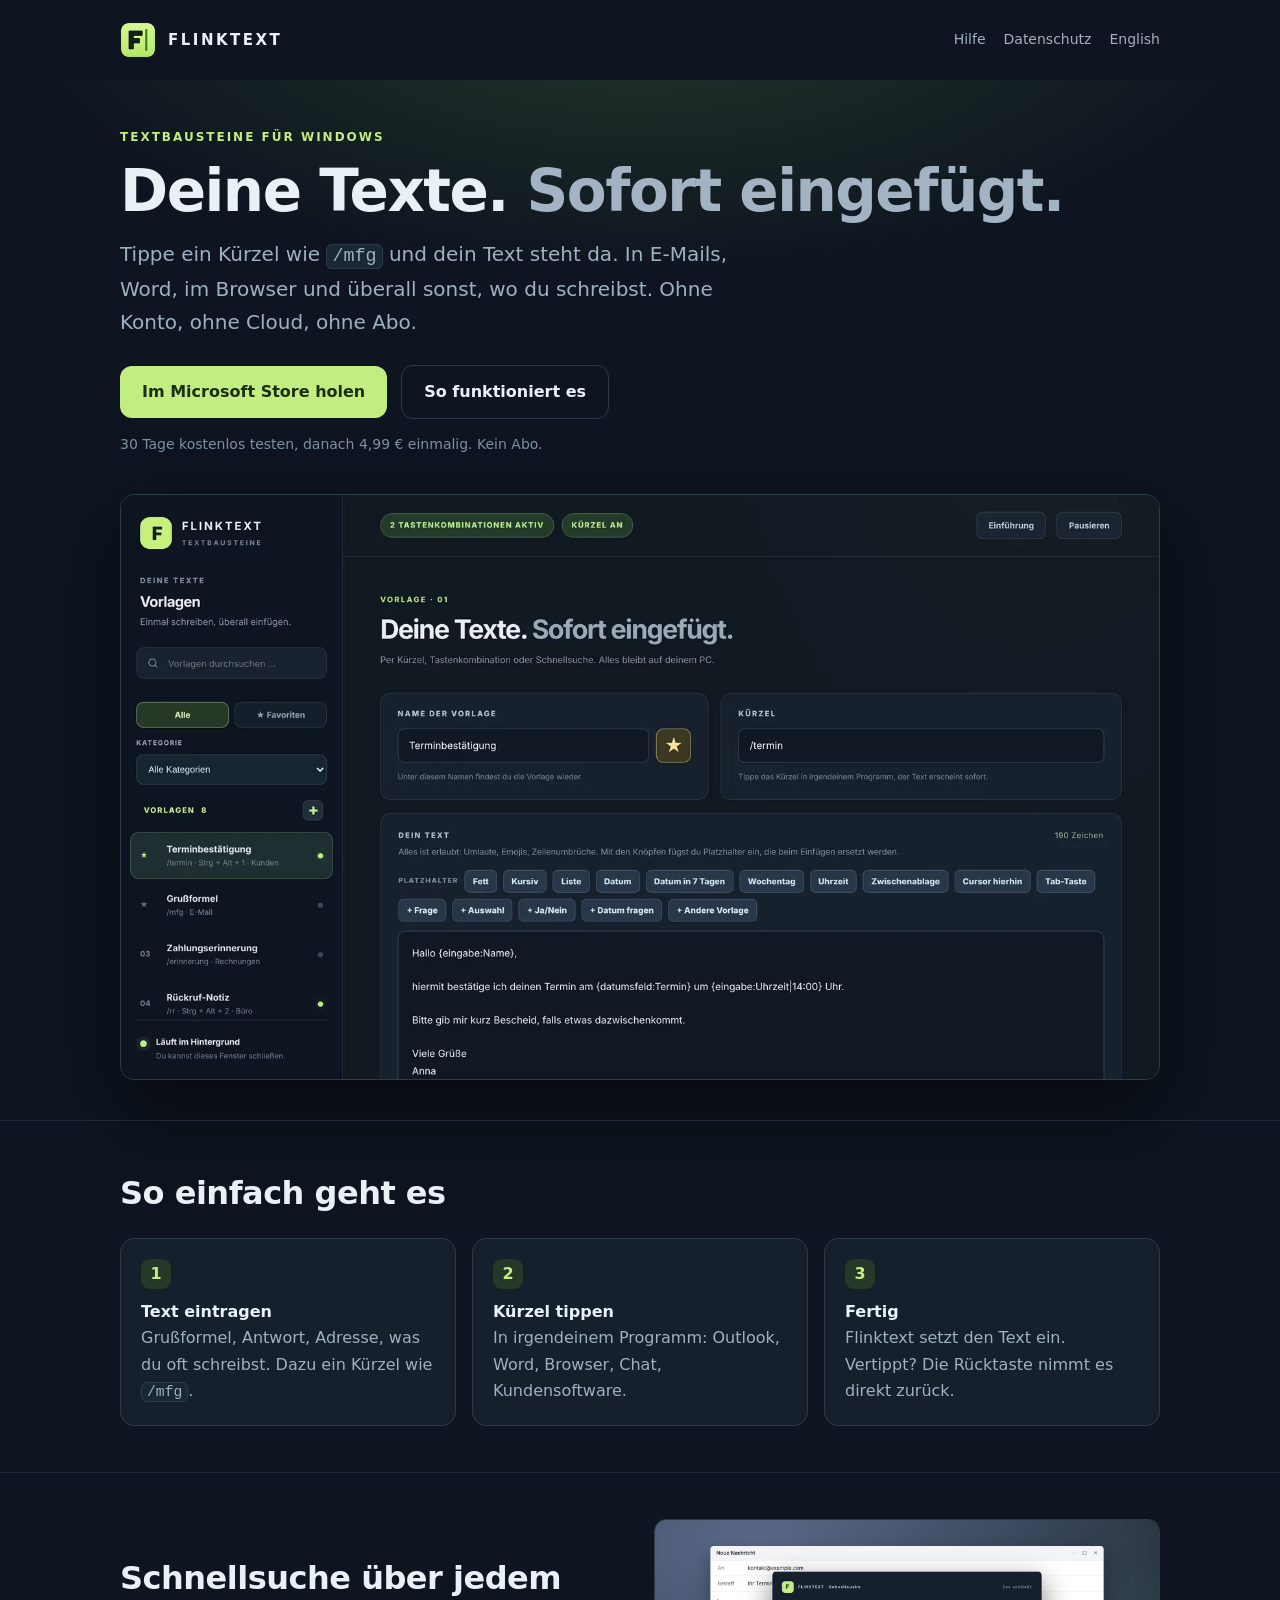
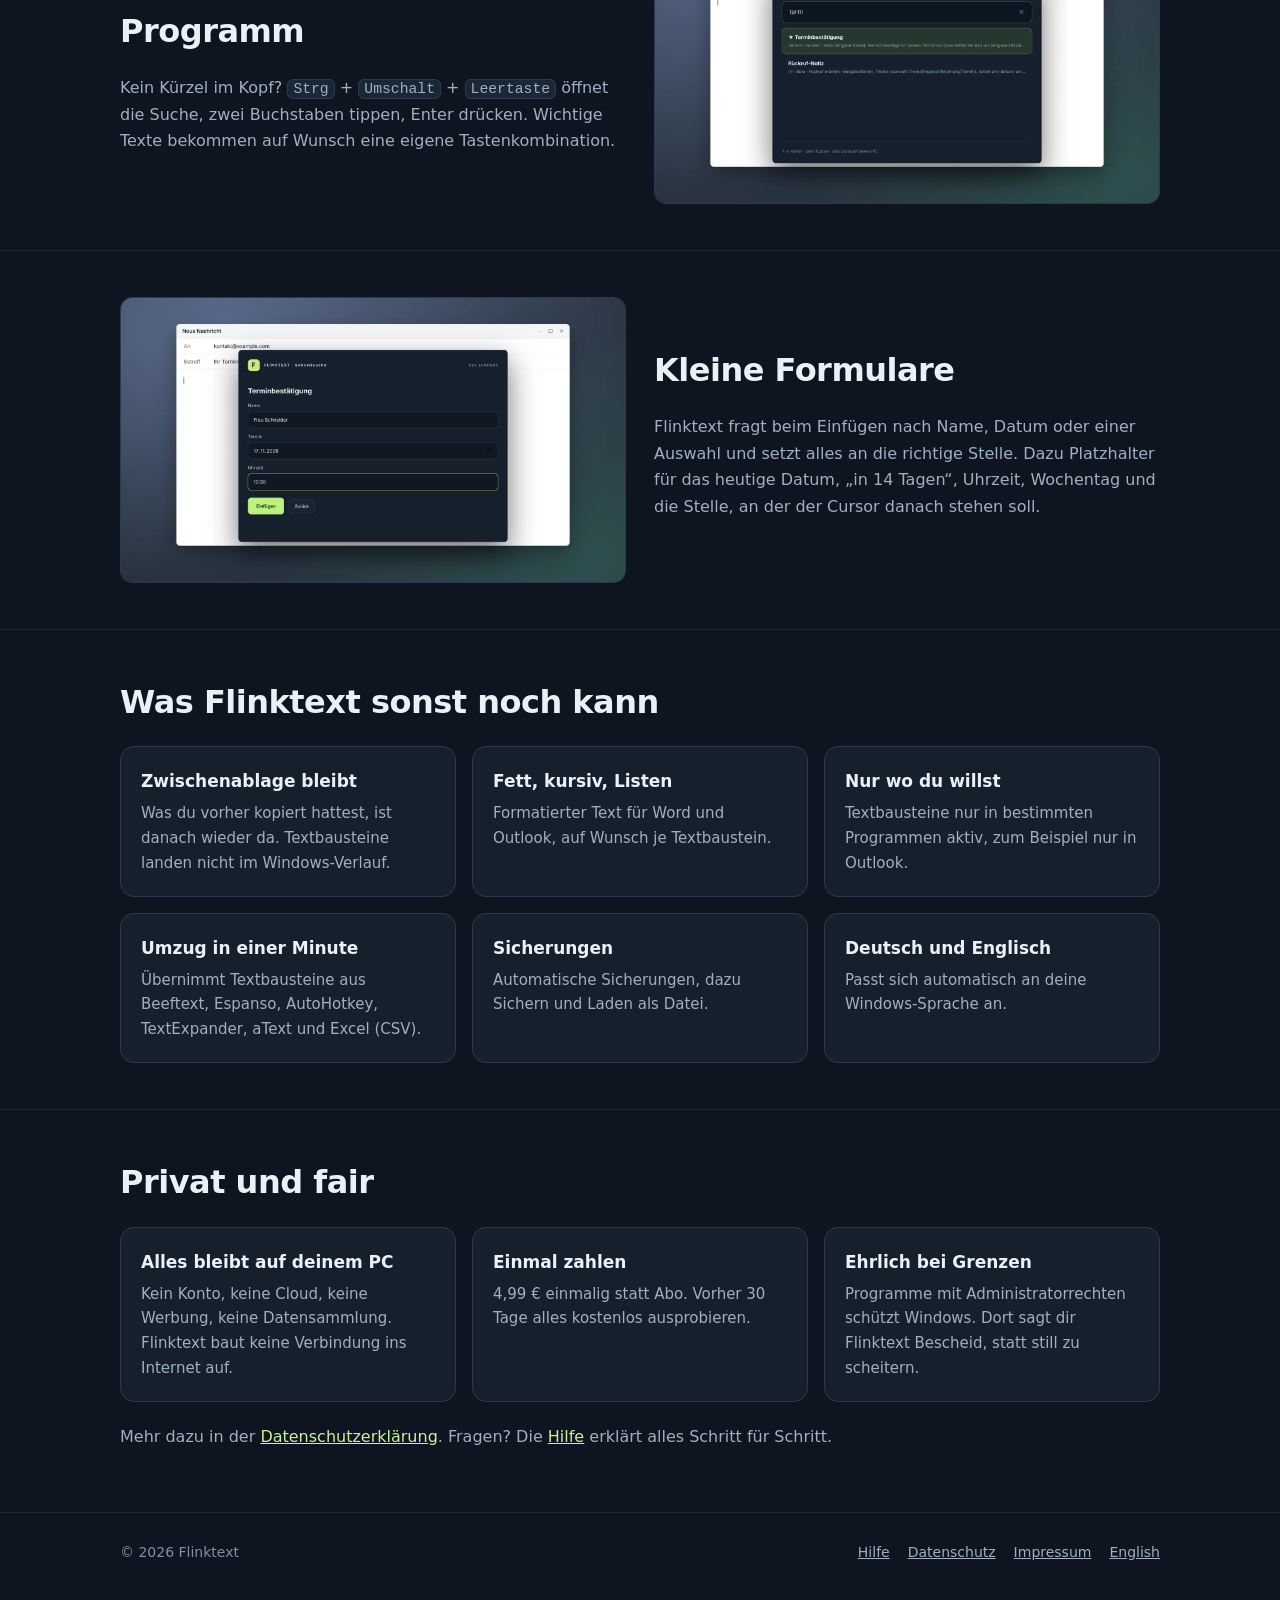
==== index.html @ a6616ba3 "Webseite: Startseite, Hilfe, Datenschutz und Impressum (DE/EN) Reines HTML und CSS fuer GitHub Pages" ====
<!doctype html>
<html lang="de">
<head>
<meta charset="utf-8">
<meta name="viewport" content="width=device-width,initial-scale=1">
<title>Flinktext · Textbausteine für Windows</title>
<meta name="description" content="Textbausteine für Windows: Kürzel tippen, Text erscheint. Ohne Konto, ohne Cloud, ohne Abo. 30 Tage kostenlos testen, danach 4,99 € einmalig.">
<link rel="icon" href="favicon.png">
<link rel="alternate" hreflang="en" href="en/">
<link rel="stylesheet" href="style.css">
</head>
<body>
<header class="wrap top">
 <a class="brand" href="./"><img src="img/icon-64.png" alt="">FLINKTEXT</a>
 <nav><a href="hilfe.html">Hilfe</a><a href="datenschutz.html">Datenschutz</a><a href="en/" hreflang="en" lang="en">English</a></nav>
</header>

<main>
<div class="hero"><div class="wrap">
 <div class="eyebrow">Textbausteine für Windows</div>
 <h1>Deine Texte. <span>Sofort eingefügt.</span></h1>
 <p class="lead">Tippe ein Kürzel wie <code>/mfg</code> und dein Text steht da. In E-Mails, Word, im Browser und überall sonst, wo du schreibst. Ohne Konto, ohne Cloud, ohne Abo.</p>
 <div class="cta">
  <a class="button" href="https://apps.microsoft.com/search?query=Flinktext">Im Microsoft Store holen</a>
  <a class="button ghost" href="hilfe.html">So funktioniert es</a>
 </div>
 <p class="price">30 Tage kostenlos testen, danach 4,99 € einmalig. Kein Abo.</p>
 <img class="shot" src="img/de-01-vorlagen.webp" width="1600" height="900" alt="Das Flinktext-Fenster mit einer Liste von Textbausteinen und dem Text einer Terminbestätigung">
</div></div>

<section><div class="wrap">
 <h2>So einfach geht es</h2>
 <ol class="steps">
  <li><strong>Text eintragen</strong><br><span class="muted">Grußformel, Antwort, Adresse, was du oft schreibst. Dazu ein Kürzel wie <code>/mfg</code>.</span></li>
  <li><strong>Kürzel tippen</strong><br><span class="muted">In irgendeinem Programm: Outlook, Word, Browser, Chat, Kundensoftware.</span></li>
  <li><strong>Fertig</strong><br><span class="muted">Flinktext setzt den Text ein. Vertippt? Die Rücktaste nimmt es direkt zurück.</span></li>
 </ol>
</div></section>

<section><div class="wrap pair">
 <div>
  <h2>Schnellsuche über jedem Programm</h2>
  <p class="muted">Kein Kürzel im Kopf? <code>Strg</code> + <code>Umschalt</code> + <code>Leertaste</code> öffnet die Suche, zwei Buchstaben tippen, Enter drücken. Wichtige Texte bekommen auf Wunsch eine eigene Tastenkombination.</p>
 </div>
 <img src="img/de-02-schnellsuche.webp" width="1600" height="900" loading="lazy" alt="Die Flinktext-Schnellsuche über einem E-Mail-Fenster">
</div></section>

<section><div class="wrap pair">
 <img src="img/de-03-formular.webp" width="1600" height="900" loading="lazy" alt="Flinktext fragt beim Einfügen nach Name, Termin und Uhrzeit">
 <div>
  <h2>Kleine Formulare</h2>
  <p class="muted">Flinktext fragt beim Einfügen nach Name, Datum oder einer Auswahl und setzt alles an die richtige Stelle. Dazu Platzhalter für das heutige Datum, „in 14 Tagen“, Uhrzeit, Wochentag und die Stelle, an der der Cursor danach stehen soll.</p>
 </div>
</div></section>

<section><div class="wrap">
 <h2>Was Flinktext sonst noch kann</h2>
 <div class="grid">
  <div class="card"><h3>Zwischenablage bleibt</h3><p>Was du vorher kopiert hattest, ist danach wieder da. Textbausteine landen nicht im Windows-Verlauf.</p></div>
  <div class="card"><h3>Fett, kursiv, Listen</h3><p>Formatierter Text für Word und Outlook, auf Wunsch je Textbaustein.</p></div>
  <div class="card"><h3>Nur wo du willst</h3><p>Textbausteine nur in bestimmten Programmen aktiv, zum Beispiel nur in Outlook.</p></div>
  <div class="card"><h3>Umzug in einer Minute</h3><p>Übernimmt Textbausteine aus Beeftext, Espanso, AutoHotkey, TextExpander, aText und Excel (CSV).</p></div>
  <div class="card"><h3>Sicherungen</h3><p>Automatische Sicherungen, dazu Sichern und Laden als Datei.</p></div>
  <div class="card"><h3>Deutsch und Englisch</h3><p>Passt sich automatisch an deine Windows-Sprache an.</p></div>
 </div>
</div></section>

<section><div class="wrap">
 <h2>Privat und fair</h2>
 <div class="grid">
  <div class="card"><h3>Alles bleibt auf deinem PC</h3><p>Kein Konto, keine Cloud, keine Werbung, keine Datensammlung. Flinktext baut keine Verbindung ins Internet auf.</p></div>
  <div class="card"><h3>Einmal zahlen</h3><p>4,99 € einmalig statt Abo. Vorher 30 Tage alles kostenlos ausprobieren.</p></div>
  <div class="card"><h3>Ehrlich bei Grenzen</h3><p>Programme mit Administratorrechten schützt Windows. Dort sagt dir Flinktext Bescheid, statt still zu scheitern.</p></div>
 </div>
 <p class="muted" style="margin-top:22px">Mehr dazu in der <a href="datenschutz.html">Datenschutzerklärung</a>. Fragen? Die <a href="hilfe.html">Hilfe</a> erklärt alles Schritt für Schritt.</p>
</div></section>
</main>

<footer><div class="wrap">
 <span>© 2026 Flinktext</span><span class="grow"></span>
 <a href="hilfe.html">Hilfe</a><a href="datenschutz.html">Datenschutz</a><a href="impressum.html">Impressum</a><a href="en/" hreflang="en" lang="en">English</a>
</div></footer>
</body>
</html>
---- style.css ----
:root{
 --bg:#0e1520;--panel:#15202c;--panel2:#1a2735;--line:#2c3b4b;--text:#e9f1f7;--muted:#9fb0c1;--soft:#7e90a3;
 --accent:#c2ee81;--accent-ink:#1d2e14;--accent-dim:#263827;--link:#c9f29a;
 color-scheme:dark;
}
*{box-sizing:border-box}
html{-webkit-text-size-adjust:100%}
body{margin:0;background:var(--bg);color:var(--text);font:16px/1.65 "Segoe UI",system-ui,-apple-system,"Helvetica Neue",Arial,sans-serif}
a{color:var(--link)}
a:hover{text-decoration-thickness:2px}
img{max-width:100%;height:auto;display:block}
.wrap{max-width:1080px;margin:0 auto;padding:0 20px}
.top{display:flex;align-items:center;gap:14px;padding:22px 20px}
.brand{display:flex;align-items:center;gap:12px;color:var(--text);text-decoration:none;font-weight:800;letter-spacing:2.5px;font-size:15px}
.brand img{width:36px;height:36px}
.top nav{margin-left:auto;display:flex;gap:18px;flex-wrap:wrap;font-size:14px}
.top nav a{color:var(--muted);text-decoration:none}
.top nav a:hover,.top nav a[aria-current]{color:var(--text)}
.hero{padding:48px 0 40px;background:radial-gradient(900px 420px at 50% -10%,#24392a,transparent 70%)}
.eyebrow{color:var(--accent);font-size:12px;font-weight:800;letter-spacing:2px;text-transform:uppercase}
h1{font-size:clamp(34px,6vw,58px);line-height:1.08;letter-spacing:-1.5px;margin:12px 0 16px}
h1 span{color:#a3b3c4}
.lead{font-size:clamp(17px,2.2vw,20px);color:var(--muted);max-width:640px;margin:0 0 26px}
.cta{display:flex;gap:14px;flex-wrap:wrap;align-items:center}
.button{display:inline-block;background:var(--accent);color:var(--accent-ink);font-weight:750;text-decoration:none;padding:13px 22px;border-radius:12px}
.button:hover{filter:brightness(1.06)}
.button.ghost{background:transparent;color:var(--text);border:1px solid var(--line)}
.price{color:var(--soft);font-size:14px;margin-top:14px}
.shot{margin:38px 0 0;border-radius:14px;overflow:hidden;border:1px solid var(--line);box-shadow:0 30px 80px #0008}
section{padding:46px 0;border-top:1px solid #1c2836}
h2{font-size:clamp(24px,3.4vw,32px);letter-spacing:-.5px;margin:0 0 18px}
h3{font-size:18px;margin:26px 0 8px}
.steps{display:grid;grid-template-columns:repeat(3,1fr);gap:16px;counter-reset:s;padding:0;margin:0;list-style:none}
.steps li{background:var(--panel);border:1px solid var(--line);border-radius:14px;padding:20px}
.steps li::before{counter-increment:s;content:counter(s);display:grid;place-items:center;width:30px;height:30px;border-radius:9px;background:var(--accent-dim);color:var(--accent);font-weight:800;margin-bottom:10px}
.grid{display:grid;grid-template-columns:repeat(3,1fr);gap:16px}
.card{background:var(--panel);border:1px solid var(--line);border-radius:14px;padding:20px}
.card h3{margin:0 0 6px;font-size:17px}
.card p{margin:0;color:var(--muted);font-size:15px}
.pair{display:grid;grid-template-columns:1fr 1fr;gap:28px;align-items:center}
.pair img{border-radius:12px;border:1px solid var(--line)}
.muted{color:var(--muted)}
.doc{max-width:760px;padding-top:20px;padding-bottom:60px}
.doc h1{font-size:clamp(30px,5vw,42px)}
.doc h2{margin-top:40px;font-size:24px}
.doc li{margin-bottom:6px}
.doc .stand{color:var(--soft);font-size:14px}
.todo{background:#3b2f14;color:#ffd98a;border-radius:6px;padding:1px 6px;font-weight:650}
table{width:100%;border-collapse:collapse;font-size:15px;margin:12px 0 4px}
th,td{text-align:left;vertical-align:top;padding:9px 10px;border-bottom:1px solid var(--line)}
th{color:var(--soft);font-size:12px;letter-spacing:1px;text-transform:uppercase}
code{font-family:Consolas,"Cascadia Mono",ui-monospace,monospace;font-size:.92em;background:var(--panel2);border:1px solid var(--line);border-radius:6px;padding:1px 5px;white-space:nowrap}
.table-scroll{overflow-x:auto}
details{background:var(--panel);border:1px solid var(--line);border-radius:12px;padding:14px 18px;margin:10px 0}
summary{cursor:pointer;font-weight:650}
details p{color:var(--muted);margin:10px 0 0}
footer{border-top:1px solid #1c2836;padding:28px 0 40px;color:var(--soft);font-size:14px}
footer .wrap{display:flex;gap:18px;flex-wrap:wrap}
footer a{color:var(--muted)}
footer .grow{flex:1}
@media (max-width:820px){
 .steps,.grid{grid-template-columns:1fr 1fr}
 .pair{grid-template-columns:1fr}
}
@media (max-width:560px){
 .steps,.grid{grid-template-columns:1fr}
 .top{flex-wrap:wrap}
 .top nav{margin-left:0;width:100%;gap:14px}
 code{white-space:normal}
}
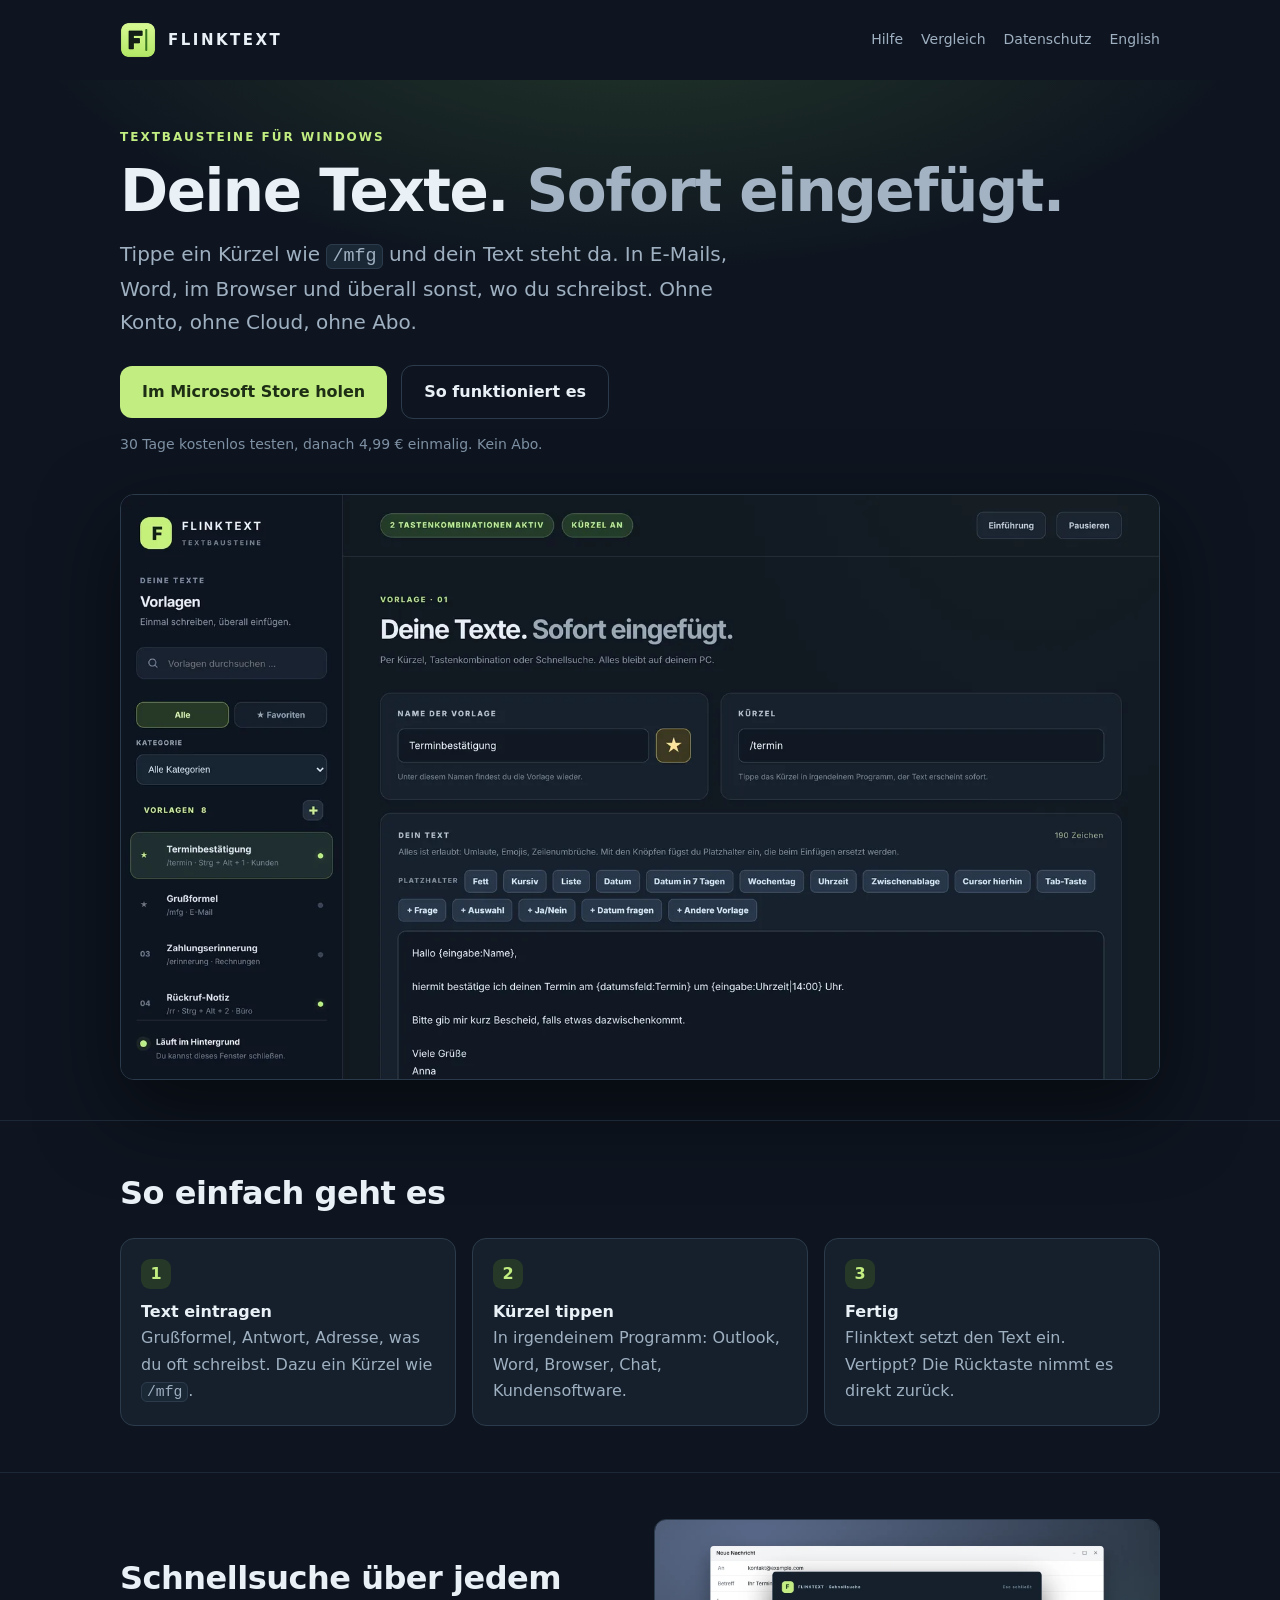
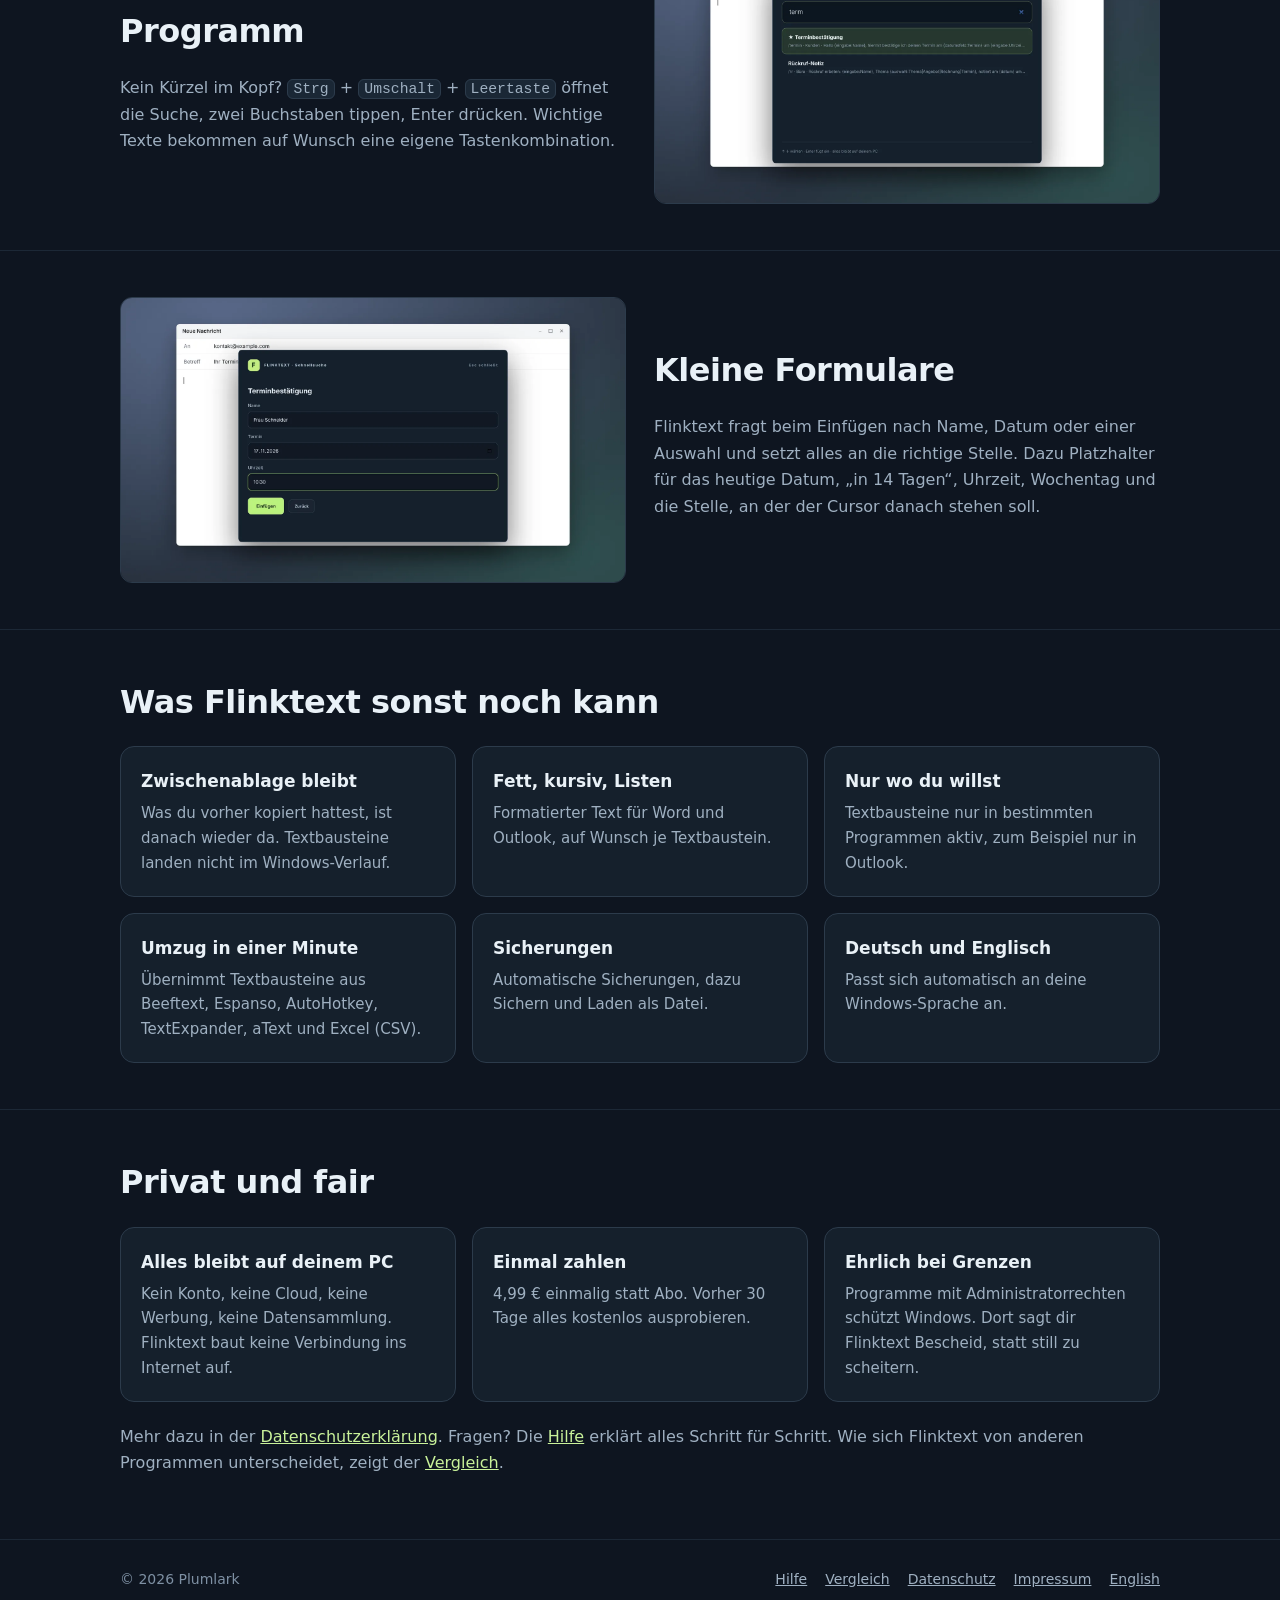
==== commit 2fbe311a: "Webseite: Vergleichs- und Anleitungsseiten, Herausgeber Plumlark Neu je Sprache: Vergleich der Textb" ====
--- a/index.html
+++ b/index.html
@@ -12,7 +12,7 @@
 <body>
 <header class="wrap top">
  <a class="brand" href="./"><img src="img/icon-64.png" alt="">FLINKTEXT</a>
- <nav><a href="hilfe.html">Hilfe</a><a href="datenschutz.html">Datenschutz</a><a href="en/" hreflang="en" lang="en">English</a></nav>
+ <nav><a href="hilfe.html">Hilfe</a><a href="vergleich.html">Vergleich</a><a href="datenschutz.html">Datenschutz</a><a href="en/" hreflang="en" lang="en">English</a></nav>
 </header>
 
 <main>
@@ -72,13 +72,13 @@
   <div class="card"><h3>Einmal zahlen</h3><p>4,99 € einmalig statt Abo. Vorher 30 Tage alles kostenlos ausprobieren.</p></div>
   <div class="card"><h3>Ehrlich bei Grenzen</h3><p>Programme mit Administratorrechten schützt Windows. Dort sagt dir Flinktext Bescheid, statt still zu scheitern.</p></div>
  </div>
- <p class="muted" style="margin-top:22px">Mehr dazu in der <a href="datenschutz.html">Datenschutzerklärung</a>. Fragen? Die <a href="hilfe.html">Hilfe</a> erklärt alles Schritt für Schritt.</p>
+ <p class="muted" style="margin-top:22px">Mehr dazu in der <a href="datenschutz.html">Datenschutzerklärung</a>. Fragen? Die <a href="hilfe.html">Hilfe</a> erklärt alles Schritt für Schritt. Wie sich Flinktext von anderen Programmen unterscheidet, zeigt der <a href="vergleich.html">Vergleich</a>.</p>
 </div></section>
 </main>
 
 <footer><div class="wrap">
- <span>© 2026 Flinktext</span><span class="grow"></span>
- <a href="hilfe.html">Hilfe</a><a href="datenschutz.html">Datenschutz</a><a href="impressum.html">Impressum</a><a href="en/" hreflang="en" lang="en">English</a>
+ <span>© 2026 Plumlark</span><span class="grow"></span>
+ <a href="hilfe.html">Hilfe</a><a href="vergleich.html">Vergleich</a><a href="datenschutz.html">Datenschutz</a><a href="impressum.html">Impressum</a><a href="en/" hreflang="en" lang="en">English</a>
 </div></footer>
 </body>
 </html>
--- a/style.css
+++ b/style.css
@@ -51,6 +51,9 @@
 th{color:var(--soft);font-size:12px;letter-spacing:1px;text-transform:uppercase}
 code{font-family:Consolas,"Cascadia Mono",ui-monospace,monospace;font-size:.92em;background:var(--panel2);border:1px solid var(--line);border-radius:6px;padding:1px 5px;white-space:nowrap}
 .table-scroll{overflow-x:auto}
+pre{background:var(--panel2);border:1px solid var(--line);border-radius:12px;padding:14px 16px;overflow-x:auto;font-size:14px;line-height:1.55}
+pre code{background:none;border:0;padding:0;white-space:pre;font-size:inherit}
+.grid.two{grid-template-columns:1fr 1fr;margin:8px 0 6px}
 details{background:var(--panel);border:1px solid var(--line);border-radius:12px;padding:14px 18px;margin:10px 0}
 summary{cursor:pointer;font-weight:650}
 details p{color:var(--muted);margin:10px 0 0}
@@ -63,7 +66,7 @@
  .pair{grid-template-columns:1fr}
 }
 @media (max-width:560px){
- .steps,.grid{grid-template-columns:1fr}
+ .steps,.grid,.grid.two{grid-template-columns:1fr}
  .top{flex-wrap:wrap}
  .top nav{margin-left:0;width:100%;gap:14px}
  code{white-space:normal}
